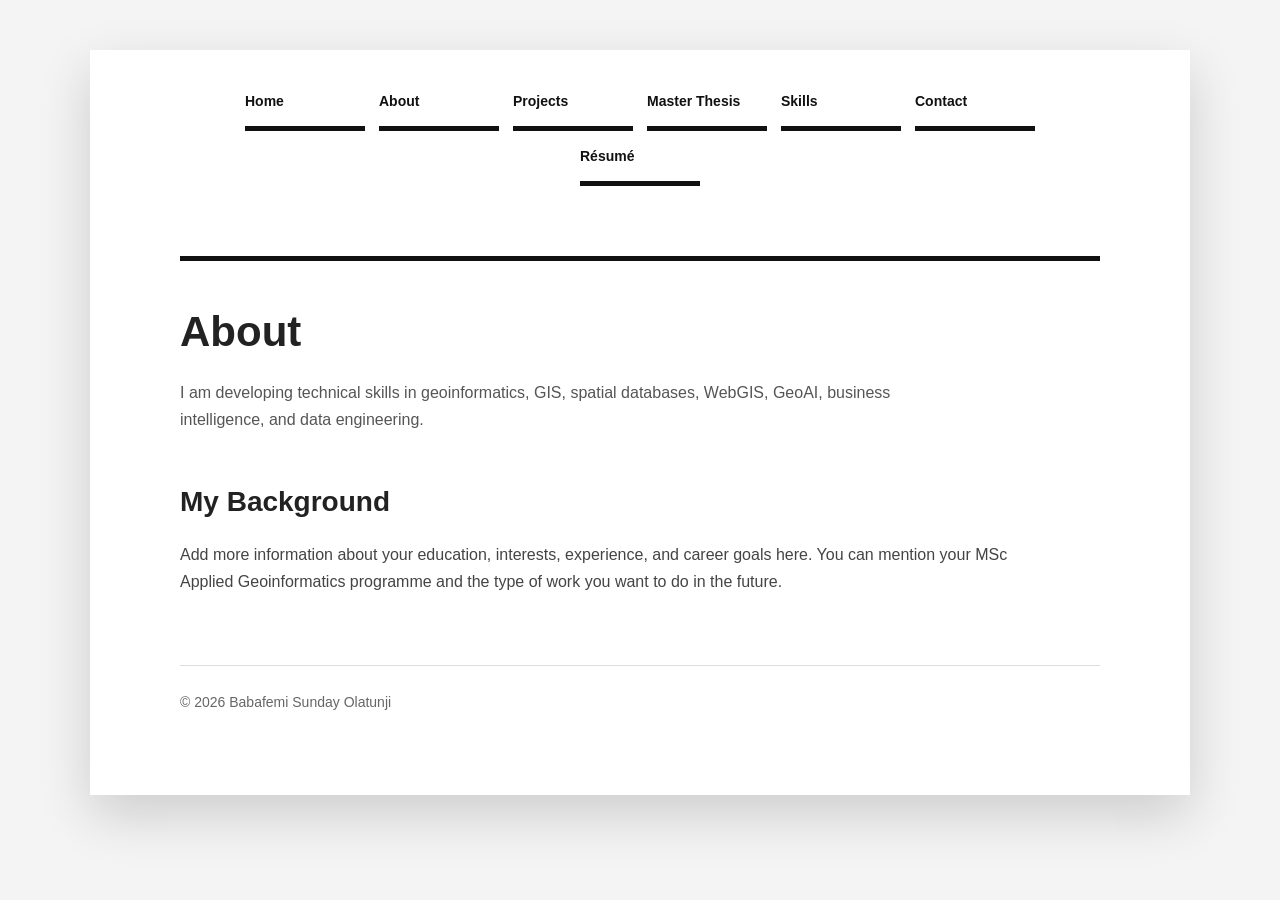
==== about.html @ 405819a2 "Add files via upload" ====
<!DOCTYPE html>
<html lang="en">
<head>
  <meta charset="UTF-8" />
  <meta name="viewport" content="width=device-width, initial-scale=1.0" />
  <title>About | Babafemi Sunday Olatunji</title>
  <link rel="stylesheet" href="style.css" />
</head>
<body>
  <main class="page">
    <nav class="top-nav">
      <a href="index.html">Home</a>
      <a href="about.html">About</a>
      <a href="projects.html">Projects</a>
      <a href="thesis.html">Master Thesis</a>
      <a href="skills.html">Skills</a>
      <a href="contact.html">Contact</a>
      <a href="cv.pdf" target="_blank">Résumé</a>
    </nav>

    <section class="page-title">
      <h1>About</h1>
      <p>
        I am developing technical skills in geoinformatics, GIS, spatial databases,
        WebGIS, GeoAI, business intelligence, and data engineering.
      </p>
    </section>

    <section class="section">
      <h2>My Background</h2>
      <p>
        Add more information about your education, interests, experience, and career goals here.
        You can mention your MSc Applied Geoinformatics programme and the type of work you want
        to do in the future.
      </p>
    </section>

    <footer>
      <p>© 2026 Babafemi Sunday Olatunji</p>
    </footer>
  </main>
</body>
</html>
---- style.css ----
* {
  margin: 0;
  padding: 0;
  box-sizing: border-box;
}

body {
  background: #f4f4f4;
  font-family: Arial, Helvetica, sans-serif;
  color: #222;
  line-height: 1.7;
}

.page {
  width: min(1100px, 92%);
  margin: 50px auto;
  background: #fff;
  padding: 40px 90px 80px;
  box-shadow: 0 20px 50px rgba(0, 0, 0, 0.16);
}

.top-nav {
  display: flex;
  justify-content: center;
  gap: 14px;
  margin-bottom: 70px;
  flex-wrap: wrap;
}

.top-nav a {
  min-width: 120px;
  padding-bottom: 12px;
  border-bottom: 5px solid #111;
  text-decoration: none;
  color: #111;
  font-size: 14px;
  font-weight: 700;
}

.top-nav a:hover {
  color: #0a5c4a;
  border-color: #0a5c4a;
}

.hero {
  position: relative;
  margin-bottom: 70px;
}

.hero-img {
  width: 100%;
  height: 340px;
  object-fit: cover;
  background: #dcefe5;
  display: block;
}

.intro-card {
  background: #fff;
  width: 68%;
  padding: 34px 40px;
  margin: -100px auto 0;
  position: relative;
  z-index: 2;
  box-shadow: 0 8px 22px rgba(0, 0, 0, 0.08);
}

.intro-card h1 {
  font-size: 30px;
  line-height: 1.25;
  margin-bottom: 14px;
}

.intro-card p {
  font-size: 19px;
}

.page-title {
  border-top: 5px solid #111;
  padding-top: 35px;
  margin-bottom: 35px;
}

.page-title h1 {
  font-size: 42px;
  margin-bottom: 12px;
}

.page-title p {
  color: #555;
  max-width: 780px;
}

.section {
  margin-top: 45px;
}

.section h2 {
  font-size: 28px;
  margin-bottom: 15px;
}

.section p {
  color: #444;
  max-width: 850px;
}

.project-grid {
  display: grid;
  grid-template-columns: repeat(2, 1fr);
  gap: 30px;
}

.project-card {
  border: 1px solid #ddd;
  background: #fafafa;
  padding: 24px;
}

.project-image {
  height: 210px;
  background: linear-gradient(135deg, #cfe8f3 0%, #cfe8f3 50%, #dcefe5 50%, #dcefe5 100%);
  display: grid;
  place-items: center;
  font-weight: 700;
  margin-bottom: 20px;
}

.project-card h2 {
  font-size: 24px;
  margin-bottom: 10px;
}

.project-card p {
  color: #444;
  margin-bottom: 18px;
}

.button {
  display: inline-block;
  color: #fff;
  background: #111;
  text-decoration: none;
  padding: 10px 16px;
  font-weight: 700;
}

.skills {
  display: flex;
  flex-wrap: wrap;
  gap: 12px;
  margin-top: 20px;
}

.skills span {
  background: #dcefe5;
  color: #0a3d2f;
  padding: 8px 14px;
  font-size: 14px;
  font-weight: 700;
}

.contact-list a {
  color: #111;
  font-weight: 700;
}

footer {
  margin-top: 70px;
  padding-top: 25px;
  border-top: 1px solid #ddd;
  color: #666;
  font-size: 14px;
}

@media (max-width: 850px) {
  .page {
    padding: 28px 24px 60px;
    margin: 20px auto;
  }

  .top-nav {
    justify-content: flex-start;
    margin-bottom: 45px;
  }

  .top-nav a {
    width: 45%;
    min-width: auto;
  }

  .intro-card {
    width: 90%;
    margin-top: -60px;
    padding: 24px;
  }

  .intro-card h1 {
    font-size: 24px;
  }

  .project-grid {
    grid-template-columns: 1fr;
  }
}
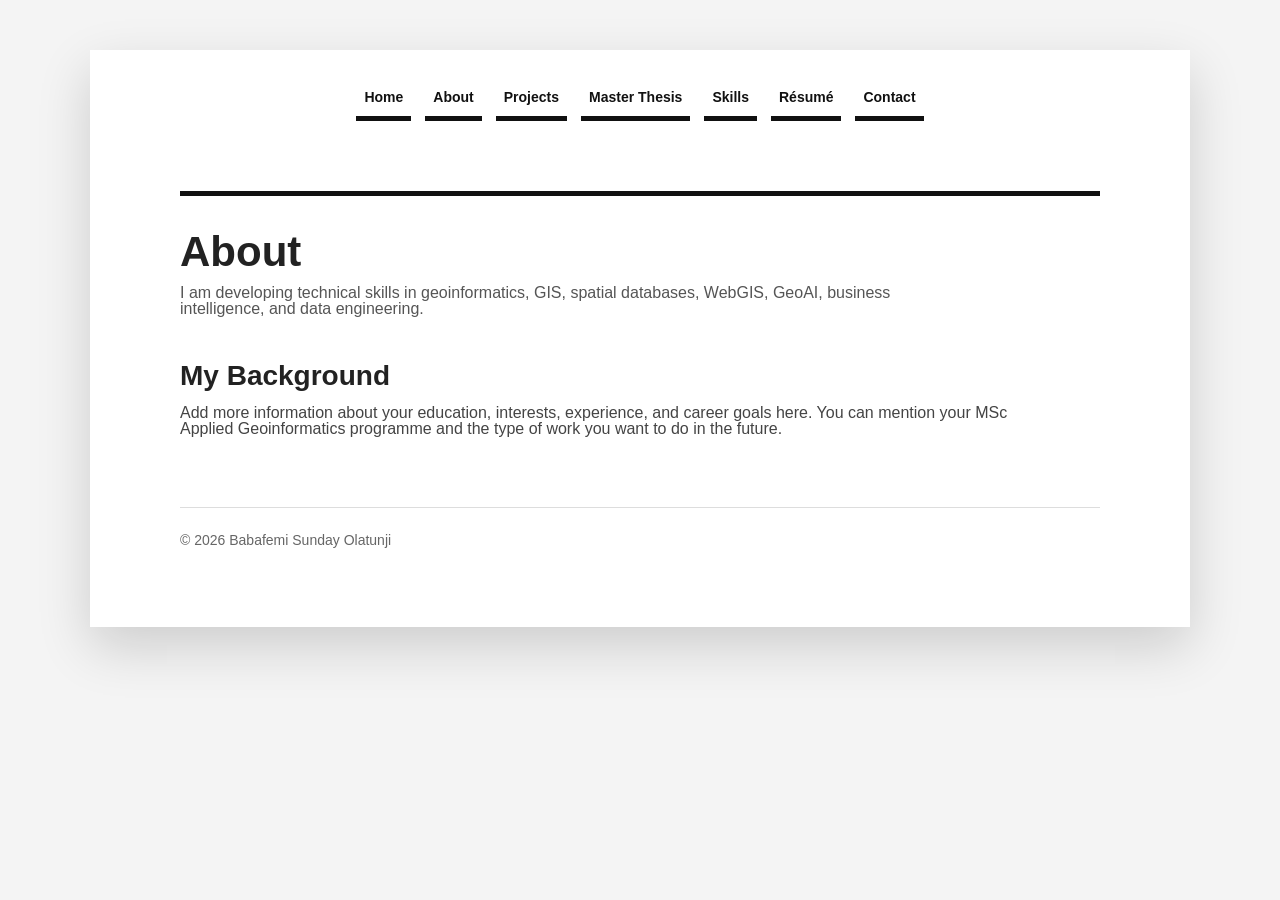
==== commit 858b4931: "Update about.html" ====
--- a/about.html
+++ b/about.html
@@ -8,15 +8,15 @@
 </head>
 <body>
   <main class="page">
-    <nav class="top-nav">
-      <a href="index.html">Home</a>
-      <a href="about.html">About</a>
-      <a href="projects.html">Projects</a>
-      <a href="thesis.html">Master Thesis</a>
-      <a href="skills.html">Skills</a>
-      <a href="contact.html">Contact</a>
-      <a href="cv.pdf" target="_blank">Résumé</a>
-    </nav>
+ <nav class="top-nav">
+  <a href="index.html">Home</a>
+  <a href="about.html">About</a>
+  <a href="projects.html">Projects</a>
+  <a href="thesis.html">Master Thesis</a>
+  <a href="skills.html">Skills</a>
+  <a href="cv.pdf" target="_blank">Résumé</a>
+  <a href="contact.html">Contact</a>
+</nav>
 
     <section class="page-title">
       <h1>About</h1>
--- a/style.css
+++ b/style.css
@@ -8,7 +8,7 @@
   background: #f4f4f4;
   font-family: Arial, Helvetica, sans-serif;
   color: #222;
-  line-height: 1.7;
+  line-height: 1.0;
 }
 
 .page {
@@ -22,26 +22,28 @@
 .top-nav {
   display: flex;
   justify-content: center;
+  align-items: center;
   gap: 14px;
   margin-bottom: 70px;
-  flex-wrap: wrap;
+  flex-wrap: nowrap;
+  overflow-x: auto;
 }
 
 .top-nav a {
-  min-width: 120px;
-  padding-bottom: 12px;
+  padding: 0 8px 12px;
   border-bottom: 5px solid #111;
   text-decoration: none;
   color: #111;
   font-size: 14px;
   font-weight: 700;
+  white-space: nowrap;
+  flex-shrink: 0;
 }
 
 .top-nav a:hover {
   color: #0a5c4a;
   border-color: #0a5c4a;
 }
-
 .hero {
   position: relative;
   margin-bottom: 70px;
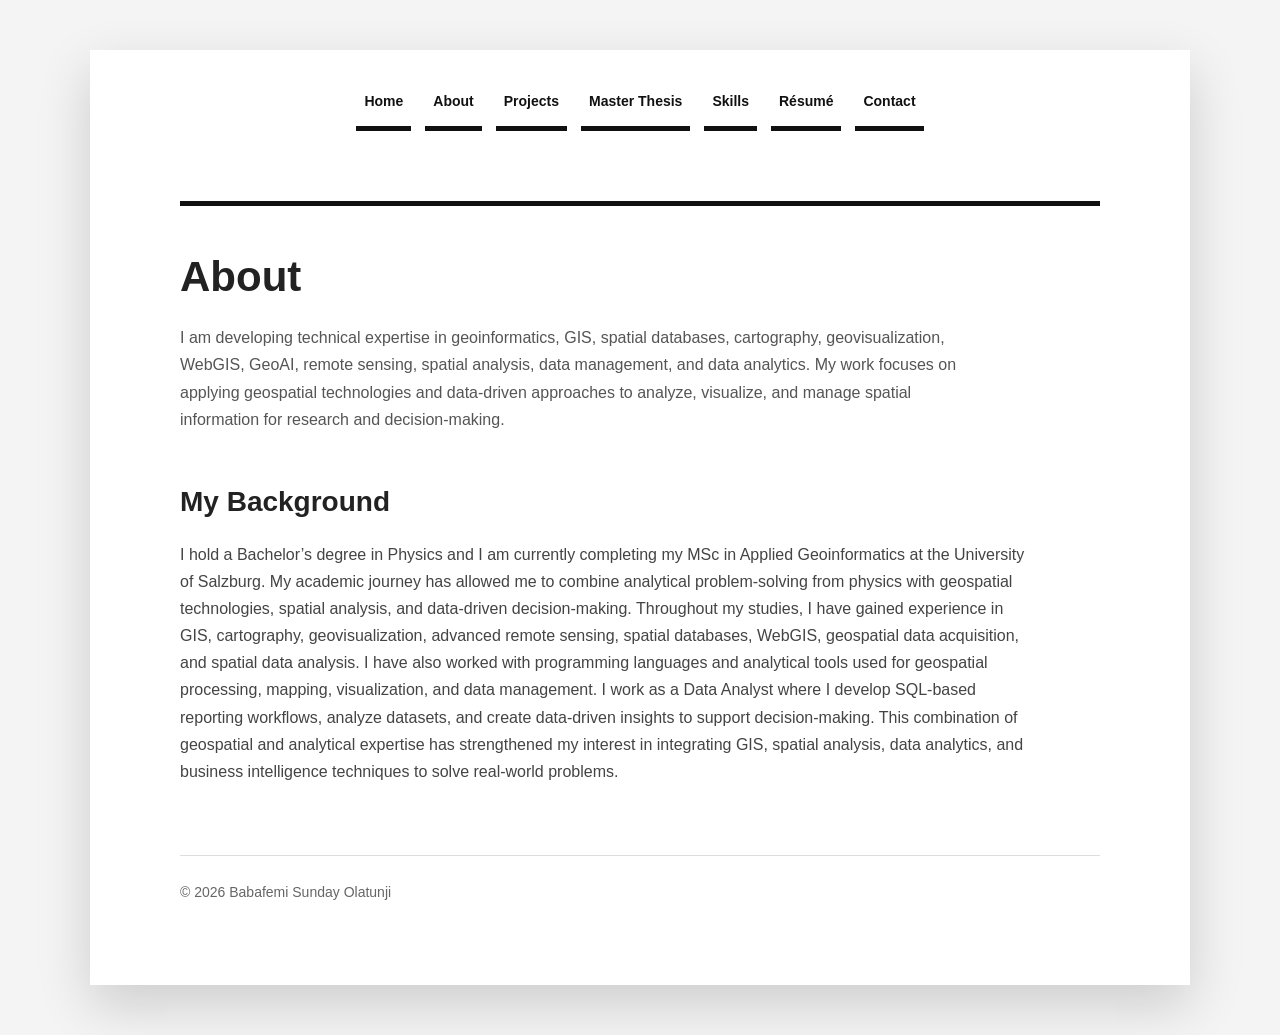
==== commit 0f764394: "Update about.html" ====
--- a/about.html
+++ b/about.html
@@ -21,17 +21,27 @@
     <section class="page-title">
       <h1>About</h1>
       <p>
-        I am developing technical skills in geoinformatics, GIS, spatial databases,
-        WebGIS, GeoAI, business intelligence, and data engineering.
+        I am developing technical expertise in geoinformatics, GIS, spatial databases, cartography, 
+        geovisualization, WebGIS, GeoAI, remote sensing, spatial analysis, data management, and 
+        data analytics. My work focuses on applying geospatial technologies and data-driven approaches
+        to analyze, visualize, and manage spatial information for research and decision-making.
       </p>
     </section>
 
     <section class="section">
       <h2>My Background</h2>
       <p>
-        Add more information about your education, interests, experience, and career goals here.
-        You can mention your MSc Applied Geoinformatics programme and the type of work you want
-        to do in the future.
+        I hold a Bachelor’s degree in Physics and I am currently completing my MSc in Applied Geoinformatics at the University of Salzburg. My academic journey has
+        allowed me to combine analytical problem-solving from physics with geospatial technologies, spatial analysis, and data-driven decision-making.
+        Throughout my studies, I have gained experience in GIS, cartography, geovisualization, advanced remote sensing, spatial databases, WebGIS, geospatial data 
+        acquisition, and spatial data analysis. I have also worked with programming languages and analytical tools used for geospatial processing, mapping, visualization, 
+        and data management.
+
+        I work as a Data Analyst where I develop SQL-based reporting workflows, analyze datasets, and create data-driven insights to support decision-making. 
+        This combination of geospatial and analytical expertise has strengthened my interest in integrating GIS, spatial analysis, data analytics, and business 
+        intelligence techniques to solve real-world problems.
+
+        
       </p>
     </section>
 
--- a/style.css
+++ b/style.css
@@ -8,8 +8,12 @@
   background: #f4f4f4;
   font-family: Arial, Helvetica, sans-serif;
   color: #222;
-  line-height: 1.0;
-}
+  line-height: 1.7;
+}
+
+/* =========================
+   GENERAL MULTI-PAGE LAYOUT
+========================= */
 
 .page {
   width: min(1100px, 92%);
@@ -44,38 +48,6 @@
   color: #0a5c4a;
   border-color: #0a5c4a;
 }
-.hero {
-  position: relative;
-  margin-bottom: 70px;
-}
-
-.hero-img {
-  width: 100%;
-  height: 340px;
-  object-fit: cover;
-  background: #dcefe5;
-  display: block;
-}
-
-.intro-card {
-  background: #fff;
-  width: 68%;
-  padding: 34px 40px;
-  margin: -100px auto 0;
-  position: relative;
-  z-index: 2;
-  box-shadow: 0 8px 22px rgba(0, 0, 0, 0.08);
-}
-
-.intro-card h1 {
-  font-size: 30px;
-  line-height: 1.25;
-  margin-bottom: 14px;
-}
-
-.intro-card p {
-  font-size: 19px;
-}
 
 .page-title {
   border-top: 5px solid #111;
@@ -121,7 +93,13 @@
 
 .project-image {
   height: 210px;
-  background: linear-gradient(135deg, #cfe8f3 0%, #cfe8f3 50%, #dcefe5 50%, #dcefe5 100%);
+  background: linear-gradient(
+    135deg,
+    #cfe8f3 0%,
+    #cfe8f3 50%,
+    #dcefe5 50%,
+    #dcefe5 100%
+  );
   display: grid;
   place-items: center;
   font-weight: 700;
@@ -175,7 +153,106 @@
   font-size: 14px;
 }
 
-@media (max-width: 850px) {
+/* =========================
+   HOMEPAGE DESIGN
+========================= */
+
+.homepage {
+  width: min(1200px, 96%);
+  margin: 20px auto;
+  background: #eee9df;
+  min-height: 90vh;
+  box-shadow: 0 8px 24px rgba(0, 0, 0, 0.18);
+}
+
+.site-header {
+  padding: 22px 34px;
+  border-bottom: 3px solid #264c3f;
+  display: flex;
+  justify-content: space-between;
+  align-items: center;
+}
+
+.site-name {
+  font-family: Georgia, serif;
+  font-size: 22px;
+  font-weight: 700;
+  color: #c36f55;
+}
+
+.main-nav {
+  display: flex;
+  gap: 28px;
+  flex-wrap: wrap;
+}
+
+.main-nav a {
+  color: #263b33;
+  text-decoration: none;
+  font-weight: 700;
+  font-size: 15px;
+}
+
+.main-nav a:hover {
+  color: #c36f55;
+}
+
+.hero-academic {
+  margin-top: 170px;
+  background: #143d35;
+  min-height: 430px;
+  display: grid;
+  grid-template-columns: 1fr 1.25fr;
+  align-items: center;
+  padding: 0 90px 60px;
+}
+
+.hero-photo {
+  margin-top: -130px;
+}
+
+.hero-photo img {
+  width: 100%;
+  max-width: 430px;
+  height: 520px;
+  object-fit: cover;
+  object-position: center top;
+  background: white;
+  display: block;
+}
+
+.hero-content {
+  color: white;
+  padding-left: 40px;
+}
+
+.hero-content h1 {
+  font-family: Georgia, serif;
+  font-size: 64px;
+  line-height: 1.05;
+  color: #c36f55;
+  margin-bottom: 30px;
+}
+
+.hero-content h3 {
+  font-size: 18px;
+  margin-bottom: 55px;
+  color: white;
+}
+
+.hero-content p {
+  max-width: 520px;
+  font-size: 18px;
+  line-height: 1.8;
+  color: white;
+}
+
+/* =========================
+   RESPONSIVE
+========================= */
+
+@media (max-width: 900px) {
+
   .page {
     padding: 28px 24px 60px;
     margin: 20px auto;
@@ -186,22 +263,36 @@
     margin-bottom: 45px;
   }
 
-  .top-nav a {
-    width: 45%;
-    min-width: auto;
-  }
-
-  .intro-card {
-    width: 90%;
-    margin-top: -60px;
-    padding: 24px;
-  }
-
-  .intro-card h1 {
-    font-size: 24px;
-  }
-
   .project-grid {
     grid-template-columns: 1fr;
   }
-}
+
+  .site-header {
+    flex-direction: column;
+    align-items: flex-start;
+    gap: 20px;
+  }
+
+  .hero-academic {
+    margin-top: 80px;
+    grid-template-columns: 1fr;
+    padding: 40px 28px;
+  }
+
+  .hero-photo {
+    margin-top: -90px;
+  }
+
+  .hero-photo img {
+    height: 420px;
+  }
+
+  .hero-content {
+    padding-left: 0;
+    margin-top: 35px;
+  }
+
+  .hero-content h1 {
+    font-size: 42px;
+  }
+}
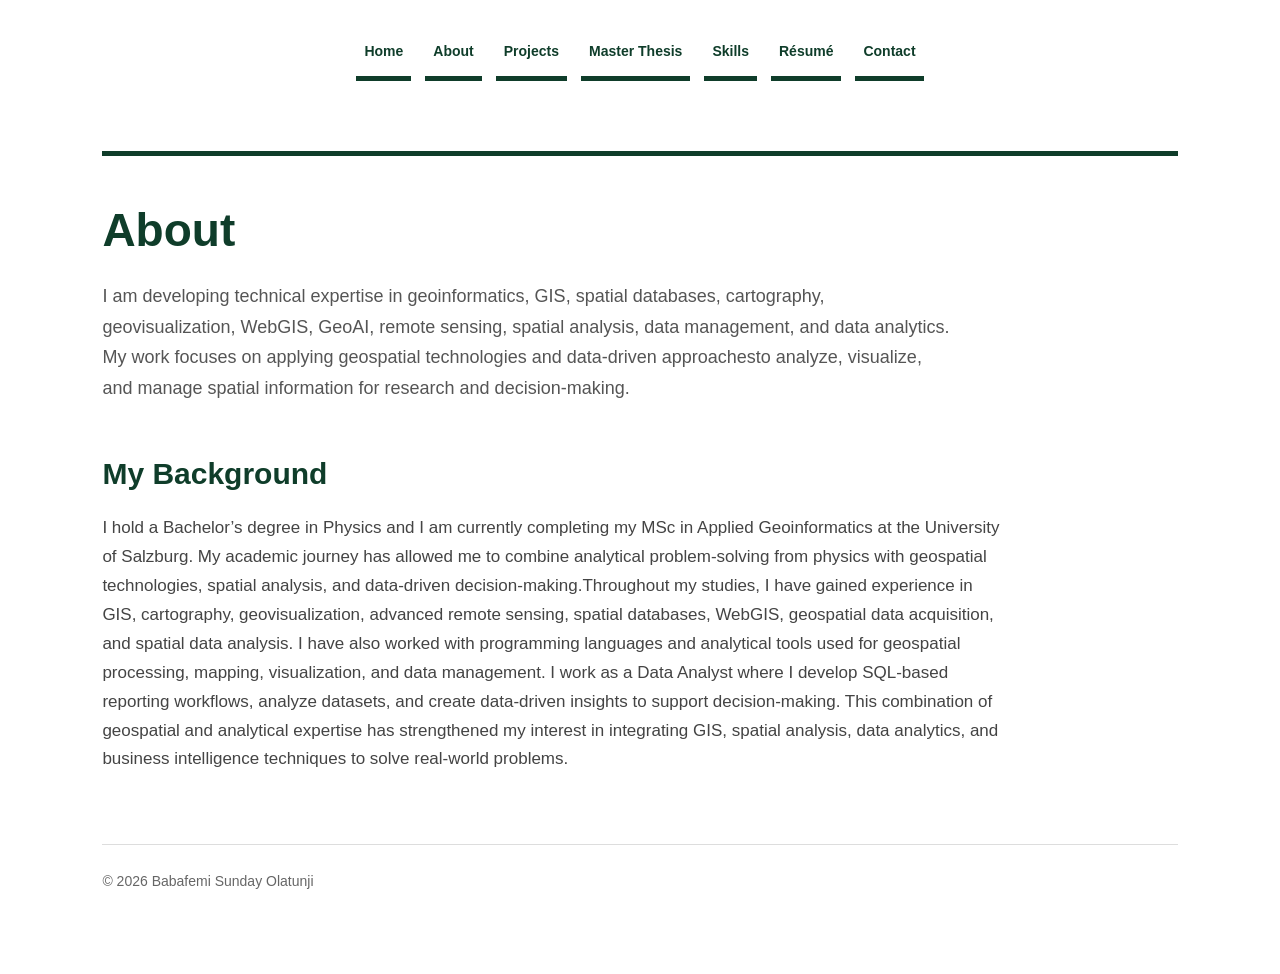
==== commit 9a31d656: "Update about.html" ====
--- a/about.html
+++ b/about.html
@@ -21,25 +21,18 @@
     <section class="page-title">
       <h1>About</h1>
       <p>
-        I am developing technical expertise in geoinformatics, GIS, spatial databases, cartography, 
-        geovisualization, WebGIS, GeoAI, remote sensing, spatial analysis, data management, and 
-        data analytics. My work focuses on applying geospatial technologies and data-driven approaches
-        to analyze, visualize, and manage spatial information for research and decision-making.
+        I am developing technical expertise in geoinformatics, GIS, spatial databases, cartography, geovisualization, WebGIS, GeoAI, remote sensing, spatial analysis, data management, and 
+        data analytics. My work focuses on applying geospatial technologies and data-driven approachesto analyze, visualize, and manage spatial information for research and decision-making.
       </p>
     </section>
 
     <section class="section">
       <h2>My Background</h2>
       <p>
-        I hold a Bachelor’s degree in Physics and I am currently completing my MSc in Applied Geoinformatics at the University of Salzburg. My academic journey has
-        allowed me to combine analytical problem-solving from physics with geospatial technologies, spatial analysis, and data-driven decision-making.
-        Throughout my studies, I have gained experience in GIS, cartography, geovisualization, advanced remote sensing, spatial databases, WebGIS, geospatial data 
-        acquisition, and spatial data analysis. I have also worked with programming languages and analytical tools used for geospatial processing, mapping, visualization, 
+        I hold a Bachelor’s degree in Physics and I am currently completing my MSc in Applied Geoinformatics at the University of Salzburg. My academic journey has allowed me to combine analytical problem-solving from physics with geospatial technologies, spatial analysis, and data-driven decision-making.Throughout my studies, I have gained experience in GIS, cartography, geovisualization, advanced remote sensing, spatial databases, WebGIS, geospatial data acquisition, and spatial data analysis. I have also worked with programming languages and analytical tools used for geospatial processing, mapping, visualization, 
         and data management.
 
-        I work as a Data Analyst where I develop SQL-based reporting workflows, analyze datasets, and create data-driven insights to support decision-making. 
-        This combination of geospatial and analytical expertise has strengthened my interest in integrating GIS, spatial analysis, data analytics, and business 
-        intelligence techniques to solve real-world problems.
+        I work as a Data Analyst where I develop SQL-based reporting workflows, analyze datasets, and create data-driven insights to support decision-making. This combination of geospatial and analytical expertise has strengthened my interest in integrating GIS, spatial analysis, data analytics, and business intelligence techniques to solve real-world problems.
 
         
       </p>
--- a/style.css
+++ b/style.css
@@ -2,6 +2,15 @@
   margin: 0;
   padding: 0;
   box-sizing: border-box;
+}
+
+:root {
+  --green: #0F3D2A;
+  --green-light: #1f6b59;
+  --cream: #eee9df;
+  --text: #14213d;
+  --muted: #555;
+  --border: #d8dee3;
 }
 
 body {
@@ -12,16 +21,27 @@
 }
 
 /* =========================
-   GENERAL MULTI-PAGE LAYOUT
+   FULL PAGE LAYOUT
 ========================= */
 
 .page {
-  width: min(1100px, 92%);
-  margin: 50px auto;
+  width: 100%;
+  min-height: 100vh;
+  margin: 0;
   background: #fff;
-  padding: 40px 90px 80px;
-  box-shadow: 0 20px 50px rgba(0, 0, 0, 0.16);
-}
+  padding: 40px 8% 80px;
+}
+
+.homepage {
+  width: 100%;
+  min-height: 100vh;
+  margin: 0;
+  background: var(--cream);
+}
+
+/* =========================
+   NAVIGATION
+========================= */
 
 .top-nav {
   display: flex;
@@ -35,9 +55,9 @@
 
 .top-nav a {
   padding: 0 8px 12px;
-  border-bottom: 5px solid #111;
+  border-bottom: 5px solid var(--green);
   text-decoration: none;
-  color: #111;
+  color: var(--green);
   font-size: 14px;
   font-weight: 700;
   white-space: nowrap;
@@ -45,50 +65,92 @@
 }
 
 .top-nav a:hover {
-  color: #0a5c4a;
-  border-color: #0a5c4a;
-}
+  color: var(--green-light);
+  border-color: var(--green-light);
+}
+
+/* =========================
+   PAGE TITLES
+========================= */
 
 .page-title {
-  border-top: 5px solid #111;
+  border-top: 5px solid var(--green);
   padding-top: 35px;
-  margin-bottom: 35px;
+  margin-bottom: 45px;
 }
 
 .page-title h1 {
-  font-size: 42px;
+  color: var(--green);
+  font-size: 46px;
   margin-bottom: 12px;
 }
 
 .page-title p {
-  color: #555;
-  max-width: 780px;
-}
+  color: var(--muted);
+  max-width: 850px;
+  font-size: 18px;
+}
+
+/* =========================
+   SECTIONS
+========================= */
 
 .section {
   margin-top: 45px;
 }
 
+.section h2,
+.section h3 {
+  color: var(--green);
+}
+
 .section h2 {
-  font-size: 28px;
+  font-size: 30px;
   margin-bottom: 15px;
 }
 
 .section p {
   color: #444;
-  max-width: 850px;
-}
+  max-width: 900px;
+  font-size: 17px;
+}
+
+/* =========================
+   PROJECT / SKILL CARDS
+========================= */
 
 .project-grid {
   display: grid;
-  grid-template-columns: repeat(2, 1fr);
+  grid-template-columns: repeat(3, 1fr);
   gap: 30px;
 }
 
 .project-card {
-  border: 1px solid #ddd;
-  background: #fafafa;
-  padding: 24px;
+  background: #fff;
+  border: 1px solid var(--border);
+  border-radius: 26px;
+  padding: 36px;
+  box-shadow: 0 14px 35px rgba(0, 0, 0, 0.05);
+}
+
+.project-card:hover {
+  border-color: var(--green);
+  transform: translateY(-4px);
+  transition: 0.25s ease;
+}
+
+.project-card h2,
+.project-card h3 {
+  color: var(--green);
+  font-size: 26px;
+  line-height: 1.2;
+  margin-bottom: 16px;
+}
+
+.project-card p {
+  color: #333;
+  font-size: 16px;
+  line-height: 1.8;
 }
 
 .project-image {
@@ -104,70 +166,30 @@
   place-items: center;
   font-weight: 700;
   margin-bottom: 20px;
-}
-
-.project-card h2 {
-  font-size: 24px;
-  margin-bottom: 10px;
-}
-
-.project-card p {
-  color: #444;
-  margin-bottom: 18px;
+  border-radius: 18px;
 }
 
 .button {
   display: inline-block;
   color: #fff;
-  background: #111;
+  background: var(--green);
   text-decoration: none;
   padding: 10px 16px;
   font-weight: 700;
-}
-
-.skills {
-  display: flex;
-  flex-wrap: wrap;
-  gap: 12px;
-  margin-top: 20px;
-}
-
-.skills span {
-  background: #dcefe5;
-  color: #0a3d2f;
-  padding: 8px 14px;
-  font-size: 14px;
-  font-weight: 700;
-}
-
-.contact-list a {
-  color: #111;
-  font-weight: 700;
-}
-
-footer {
-  margin-top: 70px;
-  padding-top: 25px;
-  border-top: 1px solid #ddd;
-  color: #666;
-  font-size: 14px;
+  border-radius: 10px;
+}
+
+.button:hover {
+  background: var(--green-light);
 }
 
 /* =========================
    HOMEPAGE DESIGN
 ========================= */
 
-.homepage {
-  width: min(1200px, 96%);
-  margin: 20px auto;
-  background: #eee9df;
-  min-height: 90vh;
-  box-shadow: 0 8px 24px rgba(0, 0, 0, 0.18);
-}
-
 .site-header {
-  padding: 22px 34px;
-  border-bottom: 3px solid #264c3f;
+  padding: 22px 6%;
+  border-bottom: 3px solid var(--green);
   display: flex;
   justify-content: space-between;
   align-items: center;
@@ -182,7 +204,7 @@
 
 .main-nav {
   display: flex;
-  gap: 28px;
+  gap: 26px;
   flex-wrap: wrap;
 }
 
@@ -199,12 +221,12 @@
 
 .hero-academic {
   margin-top: 170px;
-  background: #143d35;
+  background: var(--green);
   min-height: 430px;
   display: grid;
   grid-template-columns: 1fr 1.25fr;
   align-items: center;
-  padding: 0 90px 60px;
+  padding: 0 8% 60px;
 }
 
 .hero-photo {
@@ -248,14 +270,142 @@
 }
 
 /* =========================
+   CONTACT PAGE
+========================= */
+
+.contact-grid {
+  display: grid;
+  grid-template-columns: 1fr 1.2fr;
+  gap: 40px;
+  margin-top: 40px;
+}
+
+.contact-card {
+  background: #fff;
+  border: 1px solid var(--border);
+  border-radius: 26px;
+  padding: 36px;
+  box-shadow: 0 18px 40px rgba(0, 0, 0, 0.06);
+}
+
+.contact-card h2 {
+  color: var(--green);
+  font-size: 38px;
+  line-height: 1.1;
+  margin-bottom: 24px;
+}
+
+.contact-card p {
+  font-size: 17px;
+  color: #24324a;
+  margin-bottom: 28px;
+}
+
+.contact-item {
+  display: flex;
+  gap: 18px;
+  align-items: center;
+  padding: 22px 0;
+  border-top: 1px solid var(--border);
+}
+
+.contact-icon {
+  width: 54px;
+  height: 54px;
+  border-radius: 16px;
+  background: #dcefe5;
+  color: var(--green);
+  display: grid;
+  place-items: center;
+  font-weight: 800;
+  font-size: 20px;
+  flex-shrink: 0;
+}
+
+.contact-item h3 {
+  color: var(--green);
+  font-size: 18px;
+  margin-bottom: 4px;
+}
+
+.contact-item a {
+  color: #007c78;
+  text-decoration: none;
+  font-size: 17px;
+}
+
+.contact-form {
+  display: flex;
+  flex-direction: column;
+  gap: 14px;
+}
+
+.contact-form label {
+  color: var(--green);
+  font-weight: 800;
+  margin-top: 8px;
+}
+
+.contact-form input,
+.contact-form textarea {
+  width: 100%;
+  border: 1px solid var(--border);
+  border-radius: 18px;
+  padding: 16px 18px;
+  font-size: 16px;
+  font-family: inherit;
+}
+
+.contact-form textarea {
+  min-height: 170px;
+  resize: vertical;
+}
+
+.contact-form button {
+  margin-top: 12px;
+  background: var(--green);
+  color: #fff;
+  border: none;
+  padding: 16px 22px;
+  border-radius: 18px;
+  font-size: 16px;
+  font-weight: 800;
+  cursor: pointer;
+}
+
+.contact-form button:hover {
+  background: var(--green-light);
+}
+
+/* =========================
+   FOOTER
+========================= */
+
+footer {
+  margin-top: 70px;
+  padding-top: 25px;
+  border-top: 1px solid #ddd;
+  color: #666;
+  font-size: 14px;
+}
+
+/* =========================
    RESPONSIVE
 ========================= */
 
-@media (max-width: 900px) {
-
+@media (max-width: 1000px) {
+  .project-grid {
+    grid-template-columns: repeat(2, 1fr);
+  }
+
+  .contact-grid {
+    grid-template-columns: 1fr;
+  }
+}
+
+@media (max-width: 700px) {
   .page {
-    padding: 28px 24px 60px;
-    margin: 20px auto;
+    padding: 28px 6% 60px;
   }
 
   .top-nav {
@@ -276,7 +426,7 @@
   .hero-academic {
     margin-top: 80px;
     grid-template-columns: 1fr;
-    padding: 40px 28px;
+    padding: 40px 6%;
   }
 
   .hero-photo {
@@ -295,4 +445,8 @@
   .hero-content h1 {
     font-size: 42px;
   }
-}
+
+  .page-title h1 {
+    font-size: 38px;
+  }
+}
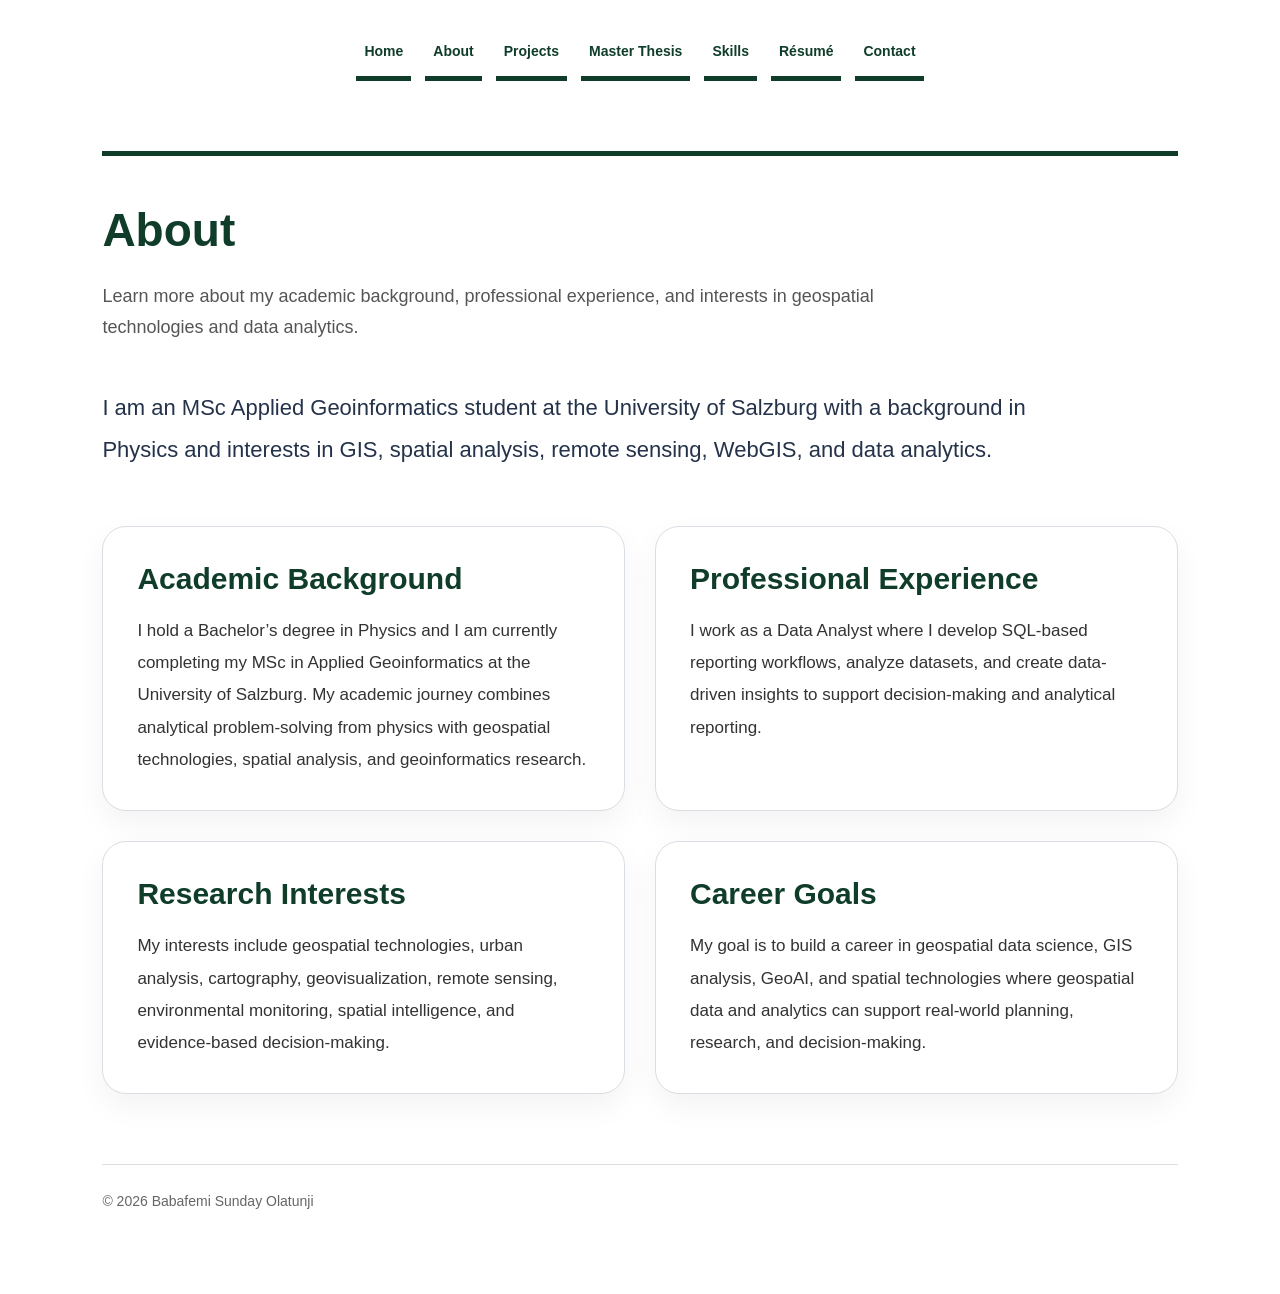
==== commit 2abcd88b: "Update about.html" ====
--- a/about.html
+++ b/about.html
@@ -2,45 +2,90 @@
 <html lang="en">
 <head>
   <meta charset="UTF-8" />
-  <meta name="viewport" content="width=device-width, initial-scale=1.0" />
+  <meta name="viewport" content="width=device-width, initial-scale=1.0"/>
   <title>About | Babafemi Sunday Olatunji</title>
-  <link rel="stylesheet" href="style.css" />
+  <link rel="stylesheet" href="style.css"/>
 </head>
+
 <body>
+
   <main class="page">
- <nav class="top-nav">
-  <a href="index.html">Home</a>
-  <a href="about.html">About</a>
-  <a href="projects.html">Projects</a>
-  <a href="thesis.html">Master Thesis</a>
-  <a href="skills.html">Skills</a>
-  <a href="cv.pdf" target="_blank">Résumé</a>
-  <a href="contact.html">Contact</a>
-</nav>
+
+    <nav class="top-nav">
+      <a href="index.html">Home</a>
+      <a href="about.html">About</a>
+      <a href="projects.html">Projects</a>
+      <a href="thesis.html">Master Thesis</a>
+      <a href="skills.html">Skills</a>
+      <a href="cv.pdf" target="_blank">Résumé</a>
+      <a href="contact.html">Contact</a>
+    </nav>
 
     <section class="page-title">
       <h1>About</h1>
       <p>
-        I am developing technical expertise in geoinformatics, GIS, spatial databases, cartography, geovisualization, WebGIS, GeoAI, remote sensing, spatial analysis, data management, and 
-        data analytics. My work focuses on applying geospatial technologies and data-driven approachesto analyze, visualize, and manage spatial information for research and decision-making.
+        Learn more about my academic background,
+        professional experience, and interests in
+        geospatial technologies and data analytics.
       </p>
     </section>
 
-    <section class="section">
-      <h2>My Background</h2>
+    <section class="about-intro">
       <p>
-        I hold a Bachelor’s degree in Physics and I am currently completing my MSc in Applied Geoinformatics at the University of Salzburg. My academic journey has allowed me to combine analytical problem-solving from physics with geospatial technologies, spatial analysis, and data-driven decision-making.Throughout my studies, I have gained experience in GIS, cartography, geovisualization, advanced remote sensing, spatial databases, WebGIS, geospatial data acquisition, and spatial data analysis. I have also worked with programming languages and analytical tools used for geospatial processing, mapping, visualization, 
-        and data management.
+        I am an MSc Applied Geoinformatics student at the University of Salzburg
+        with a background in Physics and interests in GIS, spatial analysis,
+        remote sensing, WebGIS, and data analytics.
+      </p>
+    </section>
 
-        I work as a Data Analyst where I develop SQL-based reporting workflows, analyze datasets, and create data-driven insights to support decision-making. This combination of geospatial and analytical expertise has strengthened my interest in integrating GIS, spatial analysis, data analytics, and business intelligence techniques to solve real-world problems.
+    <section class="about-grid">
 
-        
-      </p>
+      <div class="about-card">
+        <h2>Academic Background</h2>
+        <p>
+          I hold a Bachelor’s degree in Physics and I am currently completing
+          my MSc in Applied Geoinformatics at the University of Salzburg.
+          My academic journey combines analytical problem-solving from physics
+          with geospatial technologies, spatial analysis, and geoinformatics research.
+        </p>
+      </div>
+
+      <div class="about-card">
+        <h2>Professional Experience</h2>
+        <p>
+          I work as a Data Analyst where I develop SQL-based reporting workflows,
+          analyze datasets, and create data-driven insights to support
+          decision-making and analytical reporting.
+        </p>
+      </div>
+
+      <div class="about-card">
+        <h2>Research Interests</h2>
+        <p>
+          My interests include geospatial technologies, urban analysis,
+          cartography, geovisualization, remote sensing,
+          environmental monitoring, spatial intelligence,
+          and evidence-based decision-making.
+        </p>
+      </div>
+
+      <div class="about-card">
+        <h2>Career Goals</h2>
+        <p>
+          My goal is to build a career in geospatial data science,
+          GIS analysis, GeoAI, and spatial technologies where geospatial
+          data and analytics can support real-world planning,
+          research, and decision-making.
+        </p>
+      </div>
+
     </section>
 
     <footer>
       <p>© 2026 Babafemi Sunday Olatunji</p>
     </footer>
+
   </main>
+
 </body>
 </html>
--- a/style.css
+++ b/style.css
@@ -92,7 +92,7 @@
 }
 
 /* =========================
-   SECTIONS
+   GENERAL SECTIONS
 ========================= */
 
 .section {
@@ -116,7 +116,7 @@
 }
 
 /* =========================
-   PROJECT / SKILL CARDS
+   PROJECTS / SKILLS GRID
 ========================= */
 
 .project-grid {
@@ -131,12 +131,12 @@
   border-radius: 26px;
   padding: 36px;
   box-shadow: 0 14px 35px rgba(0, 0, 0, 0.05);
+  transition: 0.25s ease;
 }
 
 .project-card:hover {
   border-color: var(--green);
   transform: translateY(-4px);
-  transition: 0.25s ease;
 }
 
 .project-card h2,
@@ -169,6 +169,10 @@
   border-radius: 18px;
 }
 
+/* =========================
+   BUTTONS
+========================= */
+
 .button {
   display: inline-block;
   color: #fff;
@@ -184,7 +188,7 @@
 }
 
 /* =========================
-   HOMEPAGE DESIGN
+   HOMEPAGE
 ========================= */
 
 .site-header {
@@ -239,8 +243,8 @@
   height: 520px;
   object-fit: cover;
   object-position: center top;
-  background: white;
   display: block;
+  border-radius: 10px;
 }
 
 .hero-content {
@@ -267,6 +271,54 @@
   font-size: 18px;
   line-height: 1.8;
   color: white;
+}
+
+/* =========================
+   ABOUT PAGE
+========================= */
+
+.about-intro {
+  max-width: 950px;
+  margin-bottom: 55px;
+}
+
+.about-intro p {
+  font-size: 22px;
+  line-height: 1.9;
+  color: #24324a;
+}
+
+.about-grid {
+  display: grid;
+  grid-template-columns: repeat(2, 1fr);
+  gap: 30px;
+}
+
+.about-card {
+  background: #fff;
+  border: 1px solid var(--border);
+  border-radius: 24px;
+  padding: 34px;
+  box-shadow: 0 12px 30px rgba(0,0,0,0.05);
+  transition: 0.3s ease;
+}
+
+.about-card:hover {
+  transform: translateY(-4px);
+  border-color: var(--green);
+}
+
+.about-card h2 {
+  color: var(--green);
+  margin-bottom: 18px;
+  font-size: 30px;
+  line-height: 1.2;
+}
+
+.about-card p {
+  color: #333;
+  line-height: 1.9;
+  font-size: 17px;
 }
 
 /* =========================
@@ -394,16 +446,22 @@
 ========================= */
 
 @media (max-width: 1000px) {
+
   .project-grid {
     grid-template-columns: repeat(2, 1fr);
   }
 
+  .about-grid {
+    grid-template-columns: 1fr;
+  }
+
   .contact-grid {
     grid-template-columns: 1fr;
   }
 }
 
 @media (max-width: 700px) {
+
   .page {
     padding: 28px 6% 60px;
   }
@@ -449,4 +507,8 @@
   .page-title h1 {
     font-size: 38px;
   }
-}
+
+  .about-intro p {
+    font-size: 19px;
+  }
+}
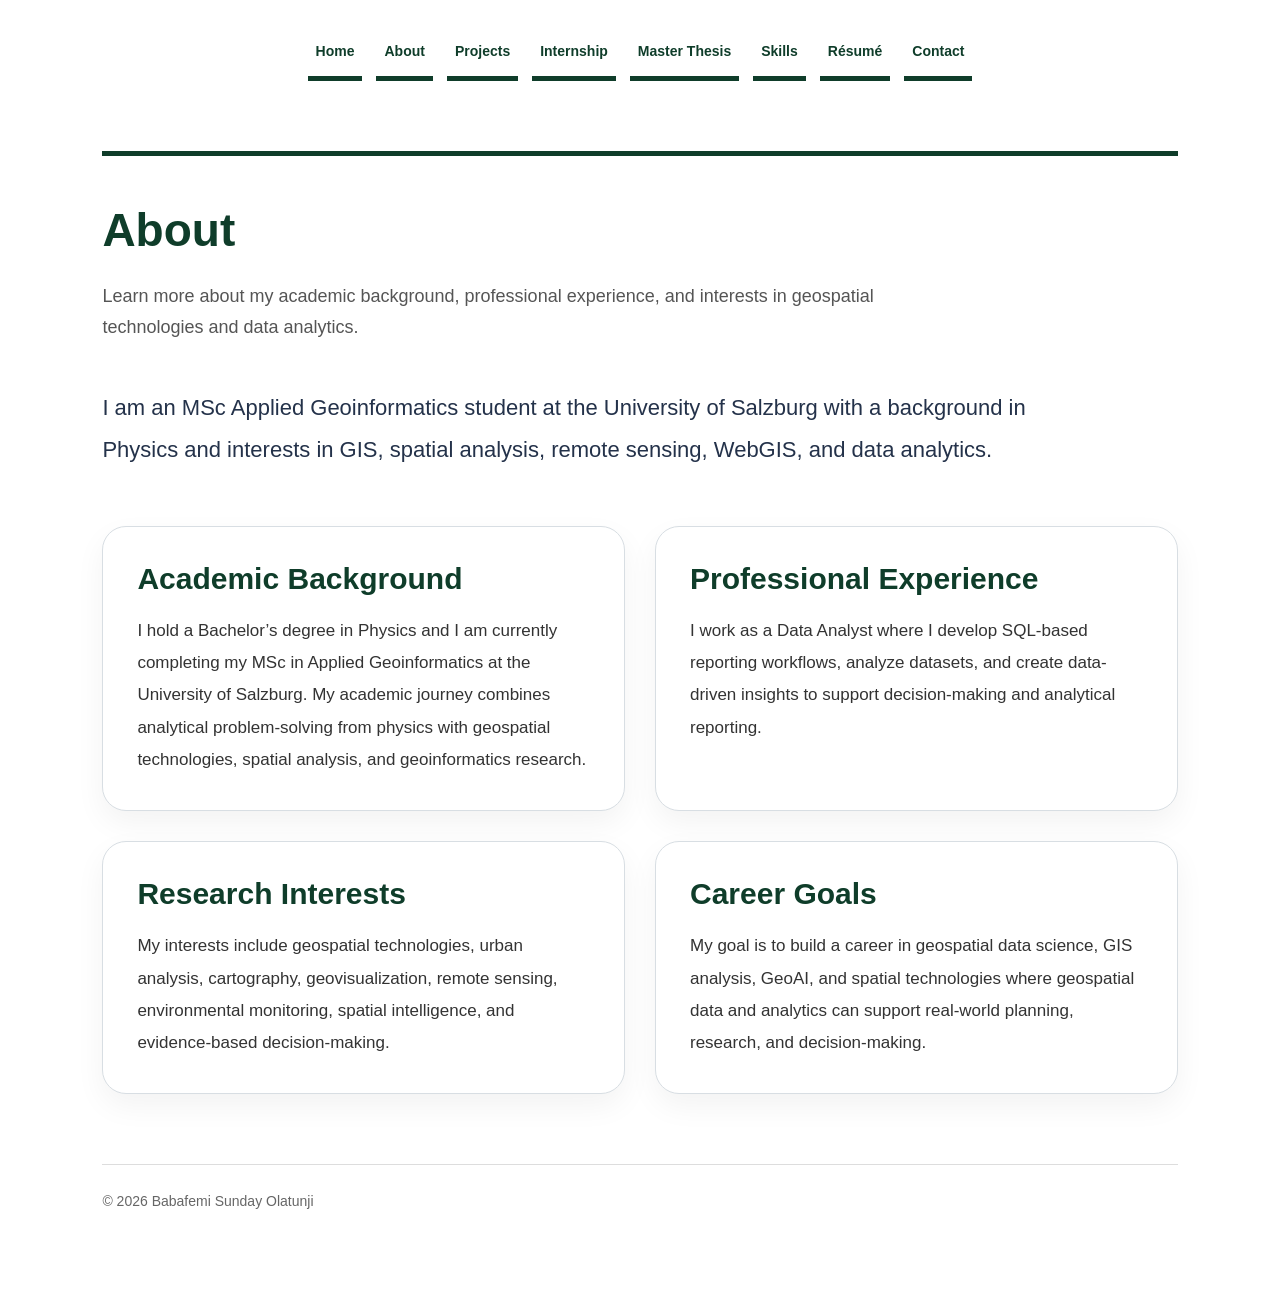
==== commit 565a466c: "Update about.html" ====
--- a/about.html
+++ b/about.html
@@ -15,6 +15,7 @@
       <a href="index.html">Home</a>
       <a href="about.html">About</a>
       <a href="projects.html">Projects</a>
+      <a href="internship.html">Internship</a>
       <a href="thesis.html">Master Thesis</a>
       <a href="skills.html">Skills</a>
       <a href="cv.pdf" target="_blank">Résumé</a>
--- a/style.css
+++ b/style.css
@@ -154,19 +154,19 @@
 }
 
 .project-image {
-  height: 210px;
-  background: linear-gradient(
-    135deg,
-    #cfe8f3 0%,
-    #cfe8f3 50%,
-    #dcefe5 50%,
-    #dcefe5 100%
-  );
-  display: grid;
-  place-items: center;
-  font-weight: 700;
-  margin-bottom: 20px;
+  height: 220px;
+  margin-bottom: 22px;
   border-radius: 18px;
+  overflow: hidden;
+  background: #dcefe5;
+  position: relative;
+}
+
+.project-image img {
+  width: 100%;
+  height: 100%;
+  object-fit: cover;
+  display: block;
 }
 
 /* =========================
@@ -511,4 +511,187 @@
   .about-intro p {
     font-size: 19px;
   }
-}
+  
+  /* =========================
+   THESIS PAGE
+========================= */
+
+.thesis-intro {
+  max-width: 1000px;
+  margin-bottom: 50px;
+}
+
+.thesis-intro h2 {
+  font-size: 34px;
+  line-height: 1.3;
+  color: var(--green);
+  margin-bottom: 25px;
+}
+
+.thesis-intro p {
+  font-size: 18px;
+  line-height: 1.9;
+  color: #333;
+}
+
+.thesis-grid {
+  display: grid;
+  grid-template-columns: repeat(2, 1fr);
+  gap: 30px;
+}
+
+.thesis-card {
+  background: #fff;
+  border: 1px solid var(--border);
+  border-radius: 24px;
+  padding: 34px;
+  box-shadow: 0 14px 35px rgba(0,0,0,0.05);
+  transition: 0.3s ease;
+}
+
+.thesis-card:hover {
+  transform: translateY(-5px);
+  border-color: var(--green);
+}
+
+.thesis-card h3 {
+  color: var(--green);
+  font-size: 28px;
+  margin-bottom: 20px;
+}
+
+.thesis-card ul {
+  padding-left: 20px;
+}
+
+.thesis-card li {
+  margin-bottom: 12px;
+  color: #333;
+  line-height: 1.7;
+}
+
+.thesis-card .button {
+  margin-top: 20px;
+}
+
+/* =========================
+   RESPONSIVE
+========================= */
+
+@media (max-width: 900px) {
+
+  .thesis-grid {
+    grid-template-columns: 1fr;
+  }
+
+  .thesis-intro h2 {
+    font-size: 28px;
+  }
+  
+  /* ============================= */
+/* Internship Page Styling */
+/* ============================= */
+
+.internship-section {
+  max-width: 1100px;
+  margin: 70px auto;
+  padding: 50px 40px;
+  border-top: 4px solid #0f3d2a;
+}
+
+.internship-section h1 {
+  font-size: 42px;
+  color: #0f3d2a;
+  margin-bottom: 20px;
+}
+
+.internship-section h2 {
+  font-size: 28px;
+  color: #0f3d2a;
+  margin-top: 50px;
+  margin-bottom: 25px;
+}
+
+.internship-section p {
+  font-size: 16px;
+  line-height: 1.8;
+  color: #333;
+  max-width: 850px;
+}
+
+.internship-info {
+  margin-top: 25px;
+  padding: 20px;
+  background: #f7faf8;
+  border-left: 5px solid #0f3d2a;
+  border-radius: 8px;
+}
+
+.internship-grid {
+  display: grid;
+  grid-template-columns: repeat(3, 1fr);
+  gap: 28px;
+  margin-top: 30px;
+}
+
+.internship-card {
+  background: #ffffff;
+  border: 1px solid #dce5e0;
+  border-radius: 18px;
+  padding: 28px;
+  box-shadow: 0 8px 25px rgba(0, 0, 0, 0.04);
+}
+
+.internship-card h3 {
+  color: #0f3d2a;
+  font-size: 23px;
+  margin-bottom: 15px;
+}
+
+.internship-card p {
+  font-size: 15px;
+  line-height: 1.7;
+}
+
+.internship-image {
+  width: 100%;
+  height: 180px;
+  overflow: hidden;
+  border-radius: 14px;
+  margin-bottom: 18px;
+  background: #f1f5f3;
+}
+
+.internship-image img {
+  width: 100%;
+  height: 100%;
+  object-fit: cover;
+}
+
+.tools-list {
+  display: flex;
+  flex-wrap: wrap;
+  gap: 12px;
+  margin-top: 25px;
+}
+
+.tools-list span {
+  background: #f0f6f3;
+  color: #0f3d2a;
+  padding: 10px 15px;
+  border-radius: 25px;
+  font-size: 14px;
+  font-weight: 600;
+}
+
+@media (max-width: 900px) {
+  .internship-grid {
+    grid-template-columns: 1fr;
+  }
+
+  .internship-section {
+    padding: 35px 20px;
+  }
+}
+
+
